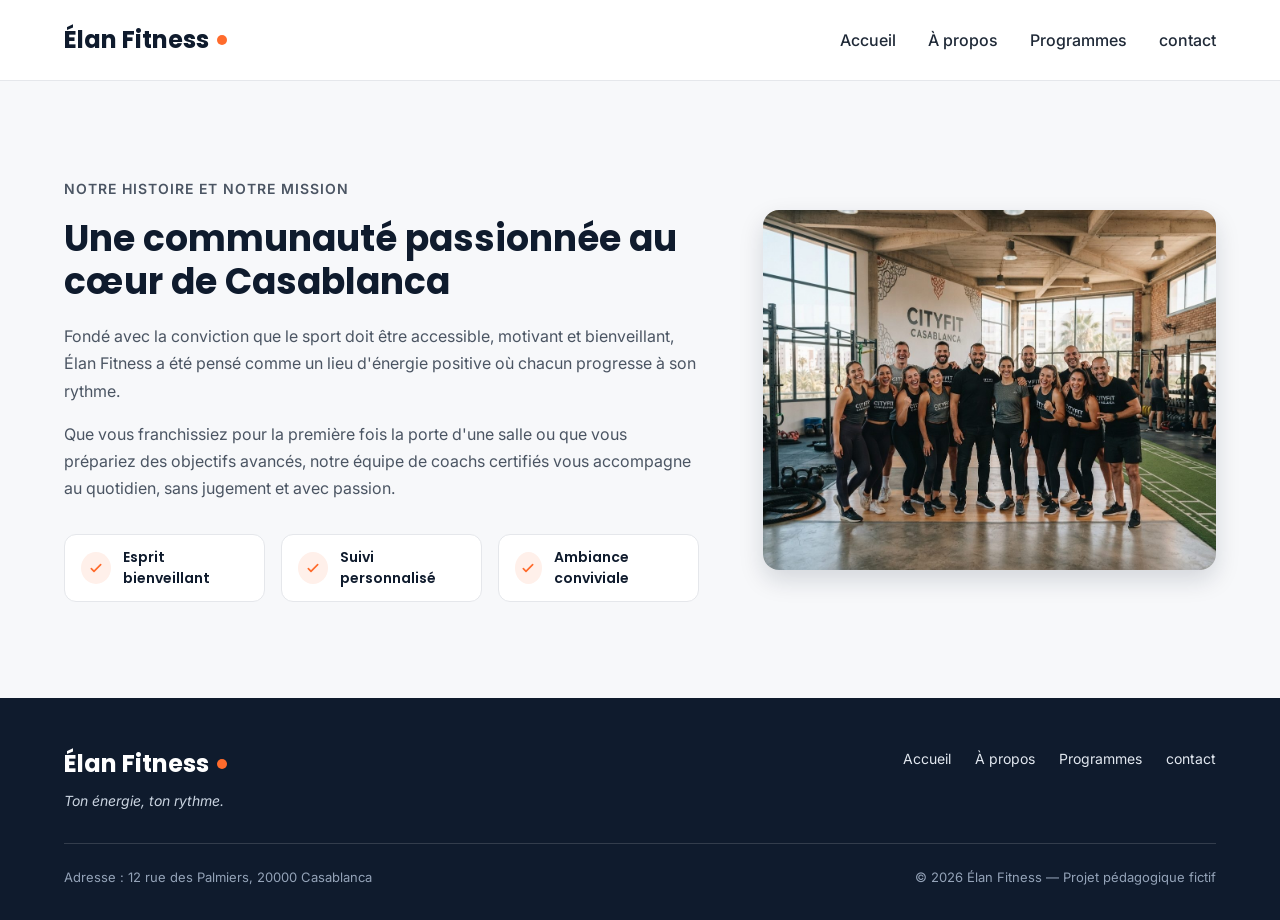
==== apropos.html @ d1bcabe3 "contacte" ====
<!DOCTYPE html>
<html lang="fr">
<head>
  <meta charset="UTF-8">
  <meta name="viewport" content="width=device-width, initial-scale=1">
  <meta name="description" content="Élan Fitness, salle de sport à Casablanca : musculation, yoga, cardio et boxe fitness avec des coachs diplômés. Réservez votre cours d'essai gratuit.">
  <title>Élan Fitness | Salle de sport à Casablanca</title>

  <link rel="preconnect" href="https://fonts.googleapis.com">
  <link rel="preconnect" href="https://fonts.gstatic.com" crossorigin>
  <link href="https://fonts.googleapis.com/css2?family=Inter:wght@400;500;600&family=Poppins:wght@600;700;800&display=swap" rel="stylesheet">

  <link rel="stylesheet" href="style.css">
</head>

<body>

  <header class="en-tete">
    <div class="conteneur en-tete-contenu">
      <a href="#accueil" class="logo">Élan Fitness</a>

      <nav aria-label="Navigation principale">
        <ul class="menu">
          <li><a href="index.html" class="lien-actif">Accueil</a></li>
          <li><a href="apropos.html">À propos</a></li>
          <li><a href="programmes.html">Programmes</a></li>
          <li><a href="contact.html">contact</a></li>
        </ul>
      </nav>
    </div>
  </header>

    <section id="a-propos" class="section">
      <div class="conteneur apropos-contenu">

        <div class="apropos-texte">
          <p class="sur-titre">Notre histoire et notre mission</p>
          <h2>Une communauté passionnée au cœur de Casablanca</h2>
          <p>
            Fondé avec la conviction que le sport doit être accessible, motivant et bienveillant,
            Élan Fitness a été pensé comme un lieu d'énergie positive où chacun progresse à son rythme.
          </p>
          <p>
            Que vous franchissiez pour la première fois la porte d'une salle ou que vous prépariez des
            objectifs avancés, notre équipe de coachs certifiés vous accompagne au quotidien, sans
            jugement et avec passion.
          </p>

          <ul class="valeurs">
            <li class="valeur">
              <div class="icone icone-petite"><img src="img/icone-check.svg" alt=""></div>
              <span>Esprit bienveillant</span>
            </li>
            <li class="valeur">
              <div class="icone icone-petite"><img src="img/icone-check.svg" alt=""></div>
              <span>Suivi personnalisé</span>
            </li>
            <li class="valeur">
              <div class="icone icone-petite"><img src="img/icone-check.svg" alt=""></div>
              <span>Ambiance conviviale</span>
            </li>
          </ul>
        </div>

        <img class="apropos-image" src="img/equipe.jpg" alt="L'équipe de coachs d'Élan Fitness réunie dans la salle">

      </div>
    </section>
    <footer class="pied-de-page">
    <div class="conteneur">

      <div class="pied-haut">
        <div>
          <p class="logo logo-clair">Élan Fitness</p>
          <p class="slogan">Ton énergie, ton rythme.</p>
        </div>

        <nav aria-label="Navigation du pied de page">
          <ul class="menu menu-pied">
            <li><a href="index.html">Accueil</a></li>
            <li><a href="apropos.html">À propos</a></li>
            <li><a href="programmes.html">Programmes</a></li>
            <li><a href="contact.html">contact</a></li>

          </ul>
        </nav>
      </div>

      <div class="pied-bas">
        <p>Adresse : 12 rue des Palmiers, 20000 Casablanca</p>
        <p>&copy; 2026 Élan Fitness — Projet pédagogique fictif</p>
      </div>

    </div>
  </footer>

    </body>
</html>
---- style.css ----
* {
  box-sizing: border-box;
  margin: 0;
  padding: 0;
}

html {
  scroll-behavior: smooth;
}

body {
  font-family: 'Inter', Arial, sans-serif;
  font-size: 16px;
  line-height: 1.5;
  color: #1F2937;
  background-color: #F7F8FA;
}

h1, h2, h3, h4 {
  font-family: 'Poppins', Arial, sans-serif;
  color: #0F1B2D;
}

a {
  color: inherit;
  text-decoration: none;
}

ul {
  list-style: none;
}

img {
  display: block;
  max-width: 100%;
}

a:focus-visible,
button:focus-visible {
  outline: 3px solid #FF6B2C;
  outline-offset: 2px;
}

.conteneur {
  width: 100%;
  max-width: 1200px;
  margin: 0 auto;
  padding: 0 24px;
}

.section {
  padding: 96px 0;
}

.section-blanche {
  background-color: #FFFFFF;
  border-top: 1px solid #E5E7EB;
  border-bottom: 1px solid #E5E7EB;
}

.section-titre {
  max-width: 640px;
  margin: 0 auto 64px;
  text-align: center;
}

.section-titre h2 {
  font-size: 32px;
  margin-bottom: 16px;
}

.section-titre h3 {
  font-size: 26px;
  margin-bottom: 12px;
}

.section-titre p {
  color: #4B5563;
}

.sur-titre {
  font-size: 14px;
  font-weight: 600;
  color: #FF6B2C;
  text-transform: uppercase;
  letter-spacing: 1px;
  margin-bottom: 12px;
}

.bouton {
  display: inline-block;
  padding: 14px 28px;
  border-radius: 8px;
  font-size: 16px;
  font-weight: 600;
  text-align: center;
  cursor: pointer;
}

.bouton-principal {
  background-color: #FF6B2C;
  border: 1px solid #FF6B2C;
  color: #FFFFFF;
}

.bouton-principal:hover {
  background-color: #F05817;
}

.bouton-secondaire {
  background-color: #FFFFFF;
  border: 1px solid #0F1B2D;
  color: #0F1B2D;
}

.bouton-secondaire:hover {
  background-color: #F3F4F6;
}

.cartes {
  display: flex;
  gap: 24px;
}

.carte {
  flex: 1;
  background-color: #FFFFFF;
  border: 1px solid #E5E7EB;
  border-radius: 12px;
  box-shadow: 0 1px 3px rgba(15, 27, 45, 0.08);
}

.icone {
  width: 48px;
  height: 48px;
  background-color: #FFF0EA;
  border-radius: 8px;
  display: flex;
  align-items: center;
  justify-content: center;
}

.icone img {
  width: 24px;
  height: 24px;
}

.icone-petite {
  width: 32px;
  height: 32px;
  border-radius: 50%;
}

.icone-petite img {
  width: 16px;
  height: 16px;
}

.en-tete {
  position: sticky;
  top: 0;
  z-index: 10;
  background-color: #FFFFFF;
  border-bottom: 1px solid #E5E7EB;
}

.en-tete-contenu {
  height: 80px;
  display: flex;
  align-items: center;
  justify-content: space-between;
}

.logo {
  display: flex;
  align-items: center;
  font-family: 'Poppins', Arial, sans-serif;
  font-size: 24px;
  font-weight: 700;
  color: #0F1B2D;
}

.logo::after {
  content: "";
  width: 10px;
  height: 10px;
  margin-left: 8px;
  background-color: #FF6B2C;
  border-radius: 50%;
}

.menu {
  display: flex;
  gap: 32px;
}

.menu a {
  font-weight: 500;
  padding-bottom: 4px;
  border-bottom: 2px solid transparent;
}

.menu a:hover {
  color: #FF6B2C;
}


.hero {
  padding: 64px 0 96px;
}

.hero-contenu {
  display: flex;
  align-items: center;
  gap: 32px;
}

.hero-texte {
  flex: 7;
}

.hero-texte h1 {
  font-size: 48px;
  font-weight: 800;
  line-height: 1.2;
  margin-bottom: 24px;
}

.hero-description {
  max-width: 520px;
  font-size: 18px;
  line-height: 1.6;
  color: #4B5563;
  margin-bottom: 32px;
}

.boutons {
  display: flex;
  flex-wrap: wrap;
  gap: 16px;
}

.hero-image {
  flex: 5;
  min-width: 0;
  height: 400px;
  object-fit: cover;
  border-radius: 16px;
  border: 1px solid #E5E7EB;
  box-shadow: 0 10px 25px rgba(15, 27, 45, 0.15);
}

.chiffres {
  display: flex;
  margin-top: 64px;
  padding: 32px;
  background-color: #FFFFFF;
  border: 1px solid #E5E7EB;
  border-radius: 12px;
  box-shadow: 0 1px 3px rgba(15, 27, 45, 0.08);
}

.chiffre {
  flex: 1;
  text-align: center;
  font-weight: 500;
  color: #0F1B2D;
}

.chiffre + .chiffre {
  border-left: 1px solid #E5E7EB;
}

.chiffre-nombre {
  font-family: 'Poppins', Arial, sans-serif;
  font-size: 36px;
  font-weight: 800;
  color: #FF6B2C;
}

.carte-avantage {
  padding: 24px;
  background-color: #F7F8FA;
  box-shadow: none;
}

.carte-avantage .icone {
  margin-bottom: 20px;
}

.carte-avantage h3 {
  font-size: 20px;
  margin-bottom: 8px;
}

.carte-avantage p {
  color: #4B5563;
  line-height: 1.6;
}

.apropos-contenu {
  display: flex;
  align-items: center;
  gap: 64px;
}

.apropos-texte {
  flex: 7;
}

.apropos-texte h2 {
  font-size: 36px;
  line-height: 1.2;
  margin-bottom: 20px;
}

.apropos-texte p {
  color: #4B5563;
  line-height: 1.7;
  margin-bottom: 16px;
}

.valeurs {
  display: flex;
  gap: 16px;
  margin-top: 32px;
}

.valeur {
  flex: 1;
  display: flex;
  align-items: center;
  gap: 12px;
  padding: 12px 16px;
  background-color: #FFFFFF;
  border: 1px solid #E5E7EB;
  border-radius: 12px;
  font-family: 'Poppins', Arial, sans-serif;
  font-size: 14px;
  font-weight: 600;
  color: #0F1B2D;
}

.apropos-image {
  flex: 5;
  min-width: 0;
  height: 360px;
  object-fit: cover;
  border-radius: 16px;
  box-shadow: 0 10px 25px rgba(15, 27, 45, 0.15);
}

.carte-programme {
  display: flex;
  flex-direction: column;
  overflow: hidden;
}

.carte-programme > img {
  width: 100%;
  height: 200px;
  object-fit: cover;
}

.programme-corps {
  flex: 1;
  display: flex;
  flex-direction: column;
  padding: 20px;
}

.programme-corps h3 {
  font-size: 20px;
  margin-bottom: 8px;
}

.programme-corps p {
  font-size: 15px;
  color: #4B5563;
}

.etiquette {
  align-self: flex-start;
  padding: 4px 10px;
  margin-bottom: 12px;
  border-radius: 6px;
  font-size: 12px;
  font-weight: 600;
}

.etiquette-orange {
  background-color: #FFEDE5;
  color: #C2410C;
}

.etiquette-bleue {
  background-color: #DBEAFE;
  color: #1D4ED8;
}

.etiquette-verte {
  background-color: #D1FAE5;
  color: #047857;
}

.programme-corps .duree {
  display: flex;
  align-items: center;
  gap: 8px;
  margin-top: auto;
  padding-top: 16px;
  border-top: 1px solid #E5E7EB;
  font-size: 13px;
  font-weight: 600;
  color: #0F1B2D;
}

.programme-corps h3 + p {
  margin-bottom: 16px;
}

.duree img {
  width: 16px;
  height: 16px;
}

.formules {
  margin-top: 96px;
}

.formule {
  position: relative;
  display: flex;
  flex-direction: column;
  padding: 28px;
}

.formule h4 {
  font-size: 20px;
}

.prix {
  margin: 8px 0 16px;
  font-family: 'Poppins', Arial, sans-serif;
  font-size: 30px;
  font-weight: 800;
  color: #FF6B2C;
}

.prix span {
  font-family: 'Inter', Arial, sans-serif;
  font-size: 16px;
  font-weight: 500;
  color: #4B5563;
}

.prix-note {
  margin: -8px 0 16px;
  font-size: 13px;
  color: #4B5563;
}

.formule-liste {
  flex: 1;
  margin-bottom: 24px;
}

.formule-liste li {
  padding-left: 28px;
  margin-bottom: 12px;
  font-size: 15px;
  background-image: url('img/icone-check.svg');
  background-repeat: no-repeat;
  background-position: left center;
  background-size: 16px;
}

.formule .bouton {
  display: block;
}

.formule-populaire {
  border: 2px solid #FF6B2C;
  box-shadow: 0 10px 25px rgba(255, 107, 44, 0.2);
}

.badge-populaire {
  position: absolute;
  top: -14px;
  left: 50%;
  transform: translateX(-50%);
  padding: 4px 14px;
  background-color: #FF6B2C;
  border-radius: 999px;
  font-size: 12px;
  font-weight: 700;
  text-transform: uppercase;
  color: #FFFFFF;
}

.pied-de-page {
  padding: 48px 0 32px;
  background-color: #0F1B2D;
  color: #FFFFFF;
}

.pied-haut {
  display: flex;
  justify-content: space-between;
  align-items: flex-start;
  padding-bottom: 32px;
  border-bottom: 1px solid rgba(255, 255, 255, 0.15);
}

.logo-clair {
  color: #FFFFFF;
}

.slogan {
  margin-top: 8px;
  font-size: 14px;
  font-style: italic;
  color: #CBD5E1;
}

.menu-pied {
  gap: 24px;
}

.menu-pied a {
  font-size: 14px;
  font-weight: 400;
  color: #E2E8F0;
}

.pied-bas {
  display: flex;
  justify-content: space-between;
  margin-top: 24px;
  font-size: 13px;
  color: #94A3B8;
}
/* style */

 .haut .en-tete {
  position: sticky;
  top: 0;
  height: 60vh;
  background:#FFF4EE;
  z-index: 0;

}
.haut h1 {
  position: absolute;
  top: 15vh;
  left: 75vh;
  font-size: 45px;
  font-family: 'Times New Roman', Times, serif;
}
.haut p {
  position: absolute;
  top: 24vh;
  left: 80vh;
  font-size: 10px;
  font-family: Cambria, Cochin, Georgia, Times, 'Times New Roman', serif;
}

.haut h1 span {
  color: #FF6B2C;
}
fieldset {
    position: absolute;
    top: 250px;
    left: 520px;
  border-radius: 25px; 
  border: 1px solid wheat;
  width: 300px;
  height: 410px;
  background-color: white;
  display: flex


}
form .nomEmail{
  display: flex; 
  margin: 15px; 
  padding: 15px;
} 
.name , .email{
  border-style: none;
   border-bottom: 1px solid rgb(90, 87, 87) ;
    margin-right: 25px;
}
textarea {
  width: 420px; 
  height: 100px;
  border-style: none;
   border-bottom: 1px solid rgb(90, 87, 87) ;
    margin: 8px;
    padding: 15px;
}
 .name:focus ,.email:focus ,.sujet:focus , .message:focus {
  outline: none;
 border-bottom: 1px solid #FF6B2C;
}
form :focus-within label{
  color: #FF6B2C;
}

.divSujet {
  margin: 15px; 
  padding: 15px;
}
.sujet {
  border-style: none;
   border-bottom: 1px solid rgb(90, 87, 87) ;
}
.btn {
  background-color:  #FF6B2C;
  padding: 5px;
  margin-left: 40px;
  margin-top: 10px;
  position: absolute;
  bottom: 10px;
  border : 1px solid #FFF4EE;
  border-radius: 10px;
  color: white;
}
.btn:hover {
color:#FF6B2C;
background-color: #FFF4EE;
}
fieldset .info {
  margin: 5px;
  padding: 20px 50px 50px 50px;
  background-color: #FF6B2C;
border-radius: 25px;
  color: white;
}

.info p {
    font-size: 14px;
    line-height: 1.6;
    color: #d9dee8;
    margin-bottom: 35px;
}
.info h2 {
    font-size: 25px;
    font-weight: 700;
    margin-bottom: 20px;
    line-height: 1.3;
}

.infotele {
    display: flex;
    align-items: center;
    gap: 20px;
    margin-bottom: 35px;
}

.infotele img {
    width: 25px;
    height: 25px;
}

.infotele div {
    display: flex;
    flex-direction: column;
    gap: 8px;
}

.infotele span {
    font-size: 14px;
    color: white;
}



.infoemail {
    display: flex;
    align-items: center;

    gap: 20px;

    margin-bottom: 35px;
}

.infoemail img {
    width: 25px;
    height: 25px;

}

.infoemail span {
    font-size: 14px;
    color: white;
}




.infolocal {
    display: flex;
    align-items: center;

    gap: 20px;
}

.infolocal img {
    width: 25px;
    height: 25px;

    object-fit: contain;
}

.infolocal div {
    font-size: 14px;
    color: white;
}
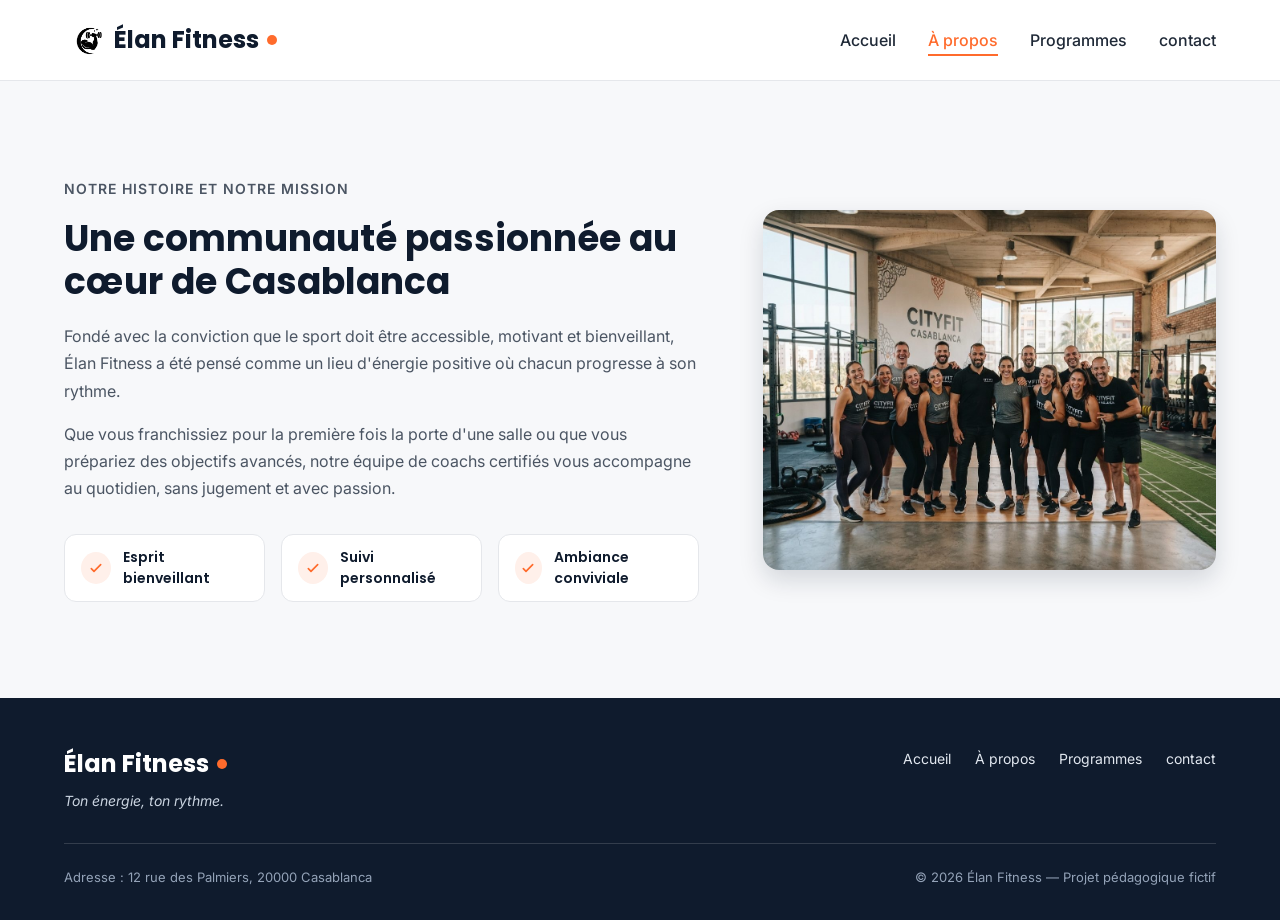
==== commit d71a0911: "'responsive'" ====
--- a/apropos.html
+++ b/apropos.html
@@ -17,12 +17,12 @@
 
   <header class="en-tete">
     <div class="conteneur en-tete-contenu">
-      <a href="#accueil" class="logo">Élan Fitness</a>
+      <a href="#accueil" class="logo"><img src="img/logo2.png" alt="" width="50px">Élan Fitness</a>
 
       <nav aria-label="Navigation principale">
         <ul class="menu">
           <li><a href="index.html" class="lien-actif">Accueil</a></li>
-          <li><a href="apropos.html">À propos</a></li>
+          <li><a href="apropos.html" style="   color: #FF6B2C;border-bottom: 2px solid #FF6B2C;">À propos</a></li>
           <li><a href="programmes.html">Programmes</a></li>
           <li><a href="contact.html">contact</a></li>
         </ul>
--- a/style.css
+++ b/style.css
@@ -545,23 +545,26 @@
  .haut .en-tete {
   position: sticky;
   top: 0;
-  height: 60vh;
-  background:#FFF4EE;
+  height: 50vh;
   z-index: 0;
 
+}
+.bas {
+   background:#FFF4EE;
+   height: 50vh;
 }
 .haut h1 {
   position: absolute;
   top: 15vh;
-  left: 75vh;
+  left: 65vh;
   font-size: 45px;
   font-family: 'Times New Roman', Times, serif;
 }
 .haut p {
   position: absolute;
   top: 24vh;
-  left: 80vh;
-  font-size: 10px;
+  left: 70vh;
+  font-size: 15px;
   font-family: Cambria, Cochin, Georgia, Times, 'Times New Roman', serif;
 }
 
@@ -570,14 +573,15 @@
 }
 fieldset {
     position: absolute;
-    top: 250px;
-    left: 520px;
+    top: 300px;
+    left: 450px;
   border-radius: 25px; 
   border: 1px solid wheat;
   width: 300px;
   height: 410px;
   background-color: white;
   display: flex
+ 
 
 
 }
@@ -599,12 +603,18 @@
     margin: 8px;
     padding: 15px;
 }
+.message {
+    max-height: 100px;
+     max-width: 100%;
+}
  .name:focus ,.email:focus ,.sujet:focus , .message:focus {
   outline: none;
  border-bottom: 1px solid #FF6B2C;
 }
-form :focus-within label{
-  color: #FF6B2C;
+.nomEmail > div:focus-within label,
+.divSujet:focus-within label,
+.divtext:focus-within label {
+    color: #FF6B2C;
 }
 
 .divSujet {
@@ -718,5 +728,126 @@
     color: white;
 }
 
-
-
+.footercontact {
+  display:flex ;
+  align-items: center;
+  position: absolute;
+  bottom: 0px;
+  justify-content: center;
+    width: 100%;
+    height: 50px;
+    padding: 80px;
+    background-color: #FFF4EE;
+}
+
+.footercontact .div1 {
+  display: flex;
+  align-items: center;
+  justify-content: left;
+  
+}
+.footercontact .div1 .img1{
+    position: absolute;
+    left: 120px;
+}
+.footercontact .div2{
+    display: flex;
+    gap:20px;
+    position: absolute;
+    right: 90px;
+}
+.footercontact .div1 img{
+    width: 120px;
+    height: 55px;
+
+}
+.footercontact .div2 img{
+    width: 25px;
+    height: 25px;
+
+}
+   /* responsive */
+   form {
+    max-width: 100%;
+   }
+   /* @media (max-width: 767px) {
+    nav {
+        flex-direction: column;
+        gap: 15px;
+    }
+} */
+ @media (max-width: 767px) {
+
+  .conteneur {
+    padding: 0 15px;
+  }
+.bas .info{
+  width: 280px;
+}
+.bas form {
+  max-width: 200px;
+ height: 100%;
+}
+.sujet {
+  width: 50px;
+  height: 5px;
+}
+  .section {
+    padding: 50px 0;
+  }
+
+  /* MENU */
+  .menu {
+    gap: 12px;
+    flex-wrap: wrap;
+    justify-content: center;
+  }
+
+  .menu a {
+    font-size: 14px;
+  }
+
+  /* CONTACT */
+  .haut h1 {
+    left: 20px;
+    top: 100px;
+    font-size: 35px;
+  }
+
+  .haut p {
+    left: 20px;
+    top: 170px;
+  }
+
+  fieldset {
+    left: 20px;
+      max-width: 100%;
+  }
+
+  textarea {
+    width: 100%;
+  }
+
+  form .nomEmail {
+    flex-wrap: wrap;
+    gap: 15px;
+  }
+
+  .name,
+  .email {
+    width: 100%;
+  }
+
+  .footercontact {
+    padding: 20px;
+  }
+
+  .footercontact .div1 .img1 {
+    left: 20px;
+  }
+
+  .footercontact .div2 {
+    right: 20px;
+  }
+}
+ 
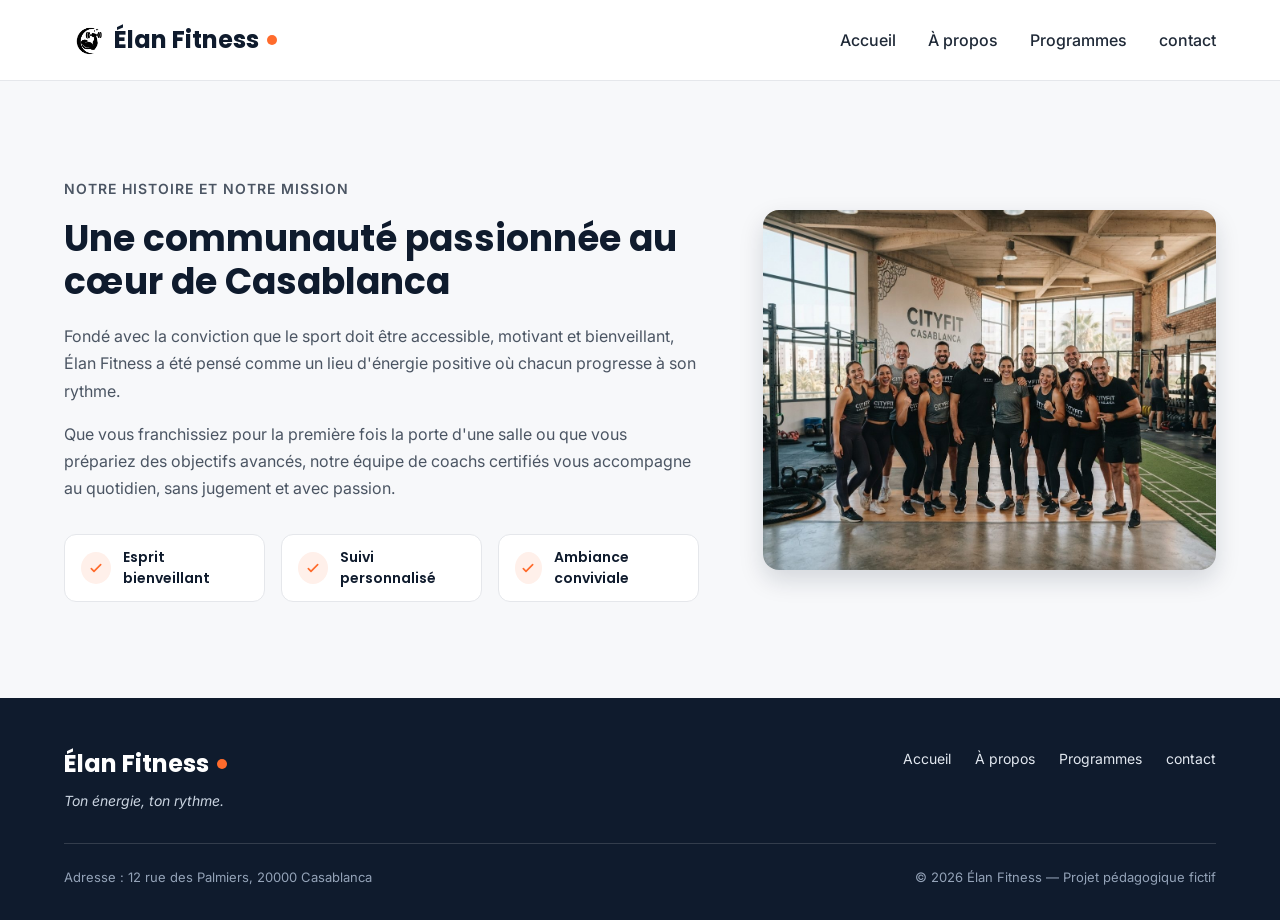
==== commit d0f1ca25: "autre amileoration" ====
--- a/apropos.html
+++ b/apropos.html
@@ -17,12 +17,12 @@
 
   <header class="en-tete">
     <div class="conteneur en-tete-contenu">
-      <a href="#accueil" class="logo"><img src="img/logo2.png" alt="" width="50px">Élan Fitness</a>
+      <a href="#accueil" class="logo"><img src="img/logo2.png" alt="Logo Elan Fitness" width="50px">Élan Fitness</a>
 
       <nav aria-label="Navigation principale">
         <ul class="menu">
           <li><a href="index.html" class="lien-actif">Accueil</a></li>
-          <li><a href="apropos.html" style="   color: #FF6B2C;border-bottom: 2px solid #FF6B2C;">À propos</a></li>
+          <li><a href="apropos.html" >À propos</a></li>
           <li><a href="programmes.html">Programmes</a></li>
           <li><a href="contact.html">contact</a></li>
         </ul>
--- a/style.css
+++ b/style.css
@@ -14,6 +14,9 @@
   line-height: 1.5;
   color: #1F2937;
   background-color: #F7F8FA;
+  min-height: 100vh;
+  /* display: flex;
+  flex-direction: column; */
 }
 
 h1, h2, h3, h4 {
@@ -542,312 +545,417 @@
 }
 /* style */
 
- .haut .en-tete {
-  position: sticky;
-  top: 0;
-  height: 50vh;
-  z-index: 0;
-
-}
+
+.haut {
+    height: 480px;
+   
+}
+
+.haut .en-tete {
+    height: 100%;
+}
+
+.haut h1 {
+    font-size: 45px;
+    font-family: 'Times New Roman', Times, serif;
+    margin-bottom: 20px;
+    margin-top: 50px;
+    text-align: center;
+}
+
+.haut h1 span {
+    color: #FF6B2C;
+}
+
+.haut p {
+    text-align: center;
+    font-size: 15px;
+    font-family: Cambria, Georgia, serif;
+}
+
+
 .bas {
-   background:#FFF4EE;
-   height: 50vh;
-}
-.haut h1 {
-  position: absolute;
-  top: 15vh;
-  left: 65vh;
-  font-size: 45px;
-  font-family: 'Times New Roman', Times, serif;
-}
-.haut p {
-  position: absolute;
-  top: 24vh;
-  left: 70vh;
-  font-size: 15px;
-  font-family: Cambria, Cochin, Georgia, Times, 'Times New Roman', serif;
-}
-
-.haut h1 span {
-  color: #FF6B2C;
-}
+    height: 400px;
+    background: #FFF4EE;
+    position: relative;
+
+}
+
 fieldset {
+    width: 840px;
     position: absolute;
-    top: 300px;
-    left: 450px;
-  border-radius: 25px; 
-  border: 1px solid wheat;
-  width: 300px;
-  height: 410px;
-  background-color: white;
-  display: flex
- 
-
-
-}
-form .nomEmail{
-  display: flex; 
-  margin: 15px; 
-  padding: 15px;
-} 
-.name , .email{
-  border-style: none;
-   border-bottom: 1px solid rgb(90, 87, 87) ;
-    margin-right: 25px;
-}
-textarea {
-  width: 420px; 
-  height: 100px;
-  border-style: none;
-   border-bottom: 1px solid rgb(90, 87, 87) ;
-    margin: 8px;
-    padding: 15px;
-}
-.message {
-    max-height: 100px;
-     max-width: 100%;
-}
- .name:focus ,.email:focus ,.sujet:focus , .message:focus {
-  outline: none;
- border-bottom: 1px solid #FF6B2C;
-}
+    top: -150px;
+    left: 50%;
+    transform: translateX(-50%);
+    display: flex;
+    background: white;
+    border: 1px solid wheat;
+    border-radius: 25px;
+    z-index: 10;
+}
+
+
+
+
+fieldset .info {
+    width: 360px;
+    margin: 5px;
+    padding-left: 30px;
+    padding-right: 20px;
+    padding-bottom: 80px;
+    padding-top: 40px;
+    background: #FF6B2C;
+    border-radius: 25px;
+    color: white;
+    text-align: center;
+}
+
+.info h2 {
+    font-size: 25px;
+    margin-bottom: 25px;
+}
+
+.info p {
+    font-size: 14px;
+    margin-bottom: 35px;
+}
+
+
+
+
+.infotele {
+    display: flex;
+    align-items: center;
+    gap: 20px;
+    margin-bottom: 30px;
+}
+
+.infotele img {
+    width: 25px;
+    height: 25px;
+}
+
+.infotele div {
+    display: flex;
+    flex-direction: column;
+    gap: 8px;
+}
+
+.infotele span {
+    font-size: 14px;
+}
+
+
+.infoemail {
+    display: flex;
+    align-items: center;
+    gap: 20px;
+    margin-bottom: 30px;
+}
+
+.infoemail img {
+    width: 25px;
+    height: 25px;
+}
+
+.infoemail span {
+    font-size: 14px;
+}
+
+
+.infolocal {
+    display: flex;
+    align-items: center;
+    gap: 20px;
+}
+.infolocal img {
+    width: 25px;
+    height: 25px;
+}
+
+.infolocal div {
+    font-size: 14px;
+}
+
+
+
+fieldset form {
+    flex: 1;
+    padding: 30px 25px;
+}
+
+
+/* nom + email */
+
+.nomEmail {
+    display: flex;
+    gap: 35px;
+    margin-bottom: 25px;
+}
+
+.nomEmail > div {
+    width: 50%;
+}
+
+.name,.email,.sujet {
+    width: 100%;
+    border-style: none;
+    border-bottom: 1px solid #777;
+    padding: 8px 0;
+    background: transparent;
+}
+
+.name:focus,.email:focus,.sujet:focus,.message:focus {
+    outline: none;
+    border-bottom: 1px solid #FF6B2C;
+}
+
+
 .nomEmail > div:focus-within label,
 .divSujet:focus-within label,
 .divtext:focus-within label {
     color: #FF6B2C;
 }
 
+
+
 .divSujet {
-  margin: 15px; 
-  padding: 15px;
-}
+    margin-bottom: 25px;
+}
+
 .sujet {
-  border-style: none;
-   border-bottom: 1px solid rgb(90, 87, 87) ;
-}
+    margin-top: 8px;
+}
+
+
+/* message */
+
+.divtext {
+    margin-bottom: 20px t;
+    padding: 0 ;
+}
+
+textarea {
+    width: 100%;
+    height: 100px;
+    margin-top: 8px;
+    padding: 10px;
+    border: none;
+    border-bottom: 1px solid #777;
+}
+
+
+
 .btn {
-  background-color:  #FF6B2C;
-  padding: 5px;
-  margin-left: 40px;
-  margin-top: 10px;
-  position: absolute;
-  bottom: 10px;
-  border : 1px solid #FFF4EE;
-  border-radius: 10px;
-  color: white;
-}
+    background: #FF6B2C;
+
+    color: white;
+
+    border: none;
+
+    border-radius: 10px;
+
+    padding: 8px 18px;
+
+    cursor: pointer;
+}
+
 .btn:hover {
-color:#FF6B2C;
-background-color: #FFF4EE;
-}
-fieldset .info {
-  margin: 5px;
-  padding: 20px 50px 50px 50px;
-  background-color: #FF6B2C;
-border-radius: 25px;
-  color: white;
-}
-
-.info p {
-    font-size: 14px;
-    line-height: 1.6;
-    color: #d9dee8;
-    margin-bottom: 35px;
-}
-.info h2 {
-    font-size: 25px;
-    font-weight: 700;
-    margin-bottom: 20px;
-    line-height: 1.3;
-}
-
-.infotele {
+    background: #FFF4EE;
+
+    color: #FF6B2C;
+}
+
+
+.footercontact {
+    height: 100px;
+
     display: flex;
     align-items: center;
-    gap: 20px;
-    margin-bottom: 35px;
-}
-
-.infotele img {
-    width: 25px;
-    height: 25px;
-}
-
-.infotele div {
-    display: flex;
-    flex-direction: column;
-    gap: 8px;
-}
-
-.infotele span {
-    font-size: 14px;
-    color: white;
-}
-
-
-
-.infoemail {
-    display: flex;
-    align-items: center;
-
-    gap: 20px;
-
-    margin-bottom: 35px;
-}
-
-.infoemail img {
-    width: 25px;
-    height: 25px;
-
-}
-
-.infoemail span {
-    font-size: 14px;
-    color: white;
-}
-
-
-
-
-.infolocal {
-    display: flex;
-    align-items: center;
-
-    gap: 20px;
-}
-
-.infolocal img {
-    width: 25px;
-    height: 25px;
-
-    object-fit: contain;
-}
-
-.infolocal div {
-    font-size: 14px;
-    color: white;
-}
-
-.footercontact {
-  display:flex ;
-  align-items: center;
-  position: absolute;
-  bottom: 0px;
-  justify-content: center;
-    width: 100%;
-    height: 50px;
-    padding: 80px;
-    background-color: #FFF4EE;
-}
-
-.footercontact .div1 {
-  display: flex;
-  align-items: center;
-  justify-content: left;
+
+    background: #FFF4EE;
+}
+
+.en-tete .menu a.active {
+    color: #FF6B2C;
+    border-bottom: 2px solid #FF6B2C;
+}
+
+
+.bas {
+    flex: 1;
+}
+
+.section {
+    flex: 1;
+}
+/* 
+ TABLETTES */
   
-}
-.footercontact .div1 .img1{
-    position: absolute;
-    left: 120px;
-}
-.footercontact .div2{
-    display: flex;
-    gap:20px;
-    position: absolute;
-    right: 90px;
-}
-.footercontact .div1 img{
-    width: 120px;
-    height: 55px;
-
-}
-.footercontact .div2 img{
-    width: 25px;
-    height: 25px;
-
-}
-   /* responsive */
-   form {
-    max-width: 100%;
-   }
-   /* @media (max-width: 767px) {
-    nav {
+@media (min-width: 768px) and (max-width: 1023px) {
+
+    .hero-contenu,
+    .apropos-contenu {
+        gap: 20px;
+    }
+
+    .hero-texte h1 {
+        font-size: 38px;
+    }
+
+    .cartes {
+        flex-wrap: wrap;
+    }
+
+    .cartes .carte {
+        flex: 1 1 45%;
+    }
+
+    fieldset {
+        width: 90%;
+    }
+
+    fieldset .info {
+        width: 320px;
+    }
+
+    .bas {
+        min-height: 750px;
+    }
+}
+
+
+ /* IPAD PRO */
+
+
+@media (min-width: 1024px) and (max-width: 1400px) {
+
+    .bas {
+        min-height: 700px;
+    }
+}
+
+
+/* MOBILES */
+
+@media (max-width: 767px) {
+
+    /* Header */
+
+    .en-tete-contenu {
+        height: auto;
+        flex-wrap: wrap;
+        gap: 15px;
+        padding: 15px;
+    }
+
+    .menu {
+        flex-wrap: wrap;
+        gap: 15px;
+    }
+
+
+    /* Accueil et  propos */
+
+    .hero-contenu,
+    .apropos-contenu {
         flex-direction: column;
+    }
+
+    .hero-texte h1 {
+        font-size: 32px;
+    }
+
+    .hero-image,
+    .apropos-image {
+        width: 100%;
+        height: 260px;
+    }
+
+
+    /* Carte et valeurs */
+
+    .cartes {
+        flex-direction: column;
+    }
+
+    .valeurs {
+        flex-wrap: wrap;
+    }
+
+
+    /* Contact  */
+
+    .haut {
+        height: 400px;
+    }
+
+    .haut h1 {
+        top: 100px;
+        width: 100%;
+        padding: 0 15px;
+        font-size: 30px;
+        text-align: center;
+        white-space: normal;
+    }
+
+    .haut p {
+        top: 175px;
+        width: 90%;
+        font-size: 14px;
+    }
+
+
+    /* formulaire */
+
+    .bas {
+        min-height: 570px;
+    }
+
+    fieldset {
+        width: 92%;
+        height: auto;
+        min-height: 500px;
+        top: -40px;
+        display: block;
+    }
+
+    fieldset .info {
+        display: none;
+    }
+
+    fieldset form {
+        width: 100%;
+        padding: 25px;
+    }
+
+    .nomEmail {
+        display: block;
+        margin-bottom: 10px;
+    }
+
+    .nomEmail > div {
+        width: 100%;
+        margin-bottom: 20px;
+    }
+
+    .name,
+    .email,
+    .sujet,
+    textarea {
+        width: 100%;
+    }
+
+
+    /* Footer */
+
+    .pied-haut,
+    .pied-bas {
+        flex-wrap: wrap;
         gap: 15px;
     }
-} */
- @media (max-width: 767px) {
-
-  .conteneur {
-    padding: 0 15px;
-  }
-.bas .info{
-  width: 280px;
-}
-.bas form {
-  max-width: 200px;
- height: 100%;
-}
-.sujet {
-  width: 50px;
-  height: 5px;
-}
-  .section {
-    padding: 50px 0;
-  }
-
-  /* MENU */
-  .menu {
-    gap: 12px;
-    flex-wrap: wrap;
-    justify-content: center;
-  }
-
-  .menu a {
-    font-size: 14px;
-  }
-
-  /* CONTACT */
-  .haut h1 {
-    left: 20px;
-    top: 100px;
-    font-size: 35px;
-  }
-
-  .haut p {
-    left: 20px;
-    top: 170px;
-  }
-
-  fieldset {
-    left: 20px;
-      max-width: 100%;
-  }
-
-  textarea {
-    width: 100%;
-  }
-
-  form .nomEmail {
-    flex-wrap: wrap;
-    gap: 15px;
-  }
-
-  .name,
-  .email {
-    width: 100%;
-  }
-
-  .footercontact {
-    padding: 20px;
-  }
-
-  .footercontact .div1 .img1 {
-    left: 20px;
-  }
-
-  .footercontact .div2 {
-    right: 20px;
-  }
-}
- 
+}
+
+
+
+
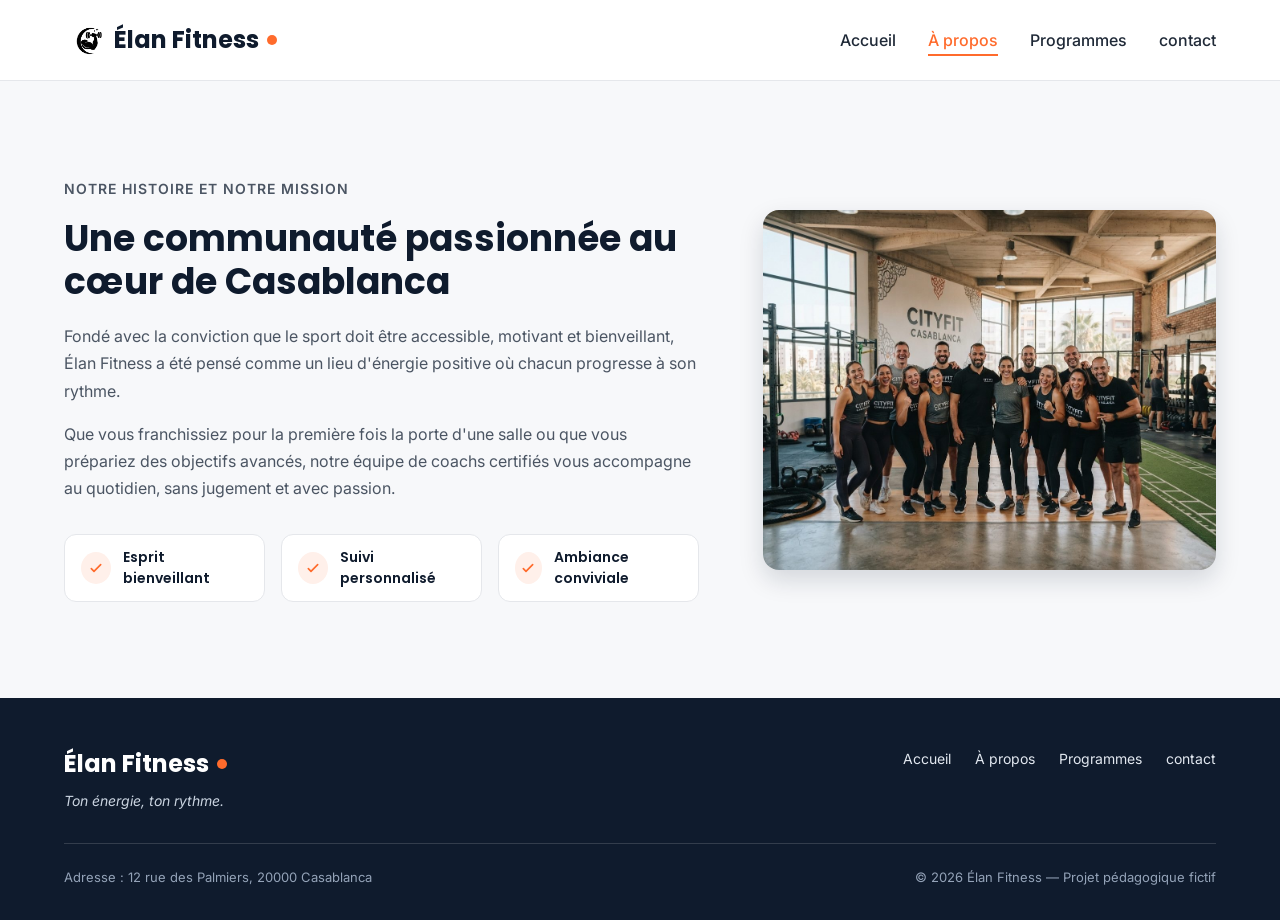
==== commit d6820aba: "'version_finale'" ====
--- a/apropos.html
+++ b/apropos.html
@@ -3,8 +3,7 @@
 <head>
   <meta charset="UTF-8">
   <meta name="viewport" content="width=device-width, initial-scale=1">
-  <meta name="description" content="Élan Fitness, salle de sport à Casablanca : musculation, yoga, cardio et boxe fitness avec des coachs diplômés. Réservez votre cours d'essai gratuit.">
-  <title>Élan Fitness | Salle de sport à Casablanca</title>
+<meta name="description" content="Découvrez l'histoire et les valeurs d'Élan Fitness, votre salle de sport à Casablanca.">  <title>Élan Fitness | Salle de sport à Casablanca</title>
 
   <link rel="preconnect" href="https://fonts.googleapis.com">
   <link rel="preconnect" href="https://fonts.gstatic.com" crossorigin>
@@ -17,12 +16,12 @@
 
   <header class="en-tete">
     <div class="conteneur en-tete-contenu">
-      <a href="#accueil" class="logo"><img src="img/logo2.png" alt="Logo Elan Fitness" width="50px">Élan Fitness</a>
+      <a href="#accueil" class="logo"><img src="img/logo2.png" alt="Logo Elan Fitness" width="50">Élan Fitness</a>
 
       <nav aria-label="Navigation principale">
         <ul class="menu">
           <li><a href="index.html" class="lien-actif">Accueil</a></li>
-          <li><a href="apropos.html" >À propos</a></li>
+          <li><a href="apropos.html" style="  color: #FF6B2C;border-bottom: 2px solid #FF6B2C;">À propos</a></li>
           <li><a href="programmes.html">Programmes</a></li>
           <li><a href="contact.html">contact</a></li>
         </ul>
--- a/style.css
+++ b/style.css
@@ -543,12 +543,11 @@
   font-size: 13px;
   color: #94A3B8;
 }
-/* style */
-
+/* mon style */
+/*  En-tête */
 
 .haut {
     height: 480px;
-   
 }
 
 .haut .en-tete {
@@ -574,12 +573,17 @@
 }
 
 
+/* Section principale */
+
 .bas {
     height: 400px;
     background: #FFF4EE;
     position: relative;
-
-}
+}
+.bas {
+    flex: 1;
+}
+
 
 fieldset {
     width: 840px;
@@ -595,7 +599,7 @@
 }
 
 
-
+/* Informations de contact  */
 
 fieldset .info {
     width: 360px;
@@ -621,7 +625,7 @@
 }
 
 
-
+/* Téléphone */
 
 .infotele {
     display: flex;
@@ -646,6 +650,8 @@
 }
 
 
+/* Email */
+
 .infoemail {
     display: flex;
     align-items: center;
@@ -663,11 +669,14 @@
 }
 
 
+/* Adresse */
+
 .infolocal {
     display: flex;
     align-items: center;
     gap: 20px;
 }
+
 .infolocal img {
     width: 25px;
     height: 25px;
@@ -678,6 +687,7 @@
 }
 
 
+/*  Formulaire de contact */
 
 fieldset form {
     flex: 1;
@@ -685,7 +695,7 @@
 }
 
 
-/* nom + email */
+/* Nom et email */
 
 .nomEmail {
     display: flex;
@@ -696,6 +706,9 @@
 .nomEmail > div {
     width: 50%;
 }
+
+
+/* Champs du formulaire */
 
 .name,.email,.sujet {
     width: 100%;
@@ -705,11 +718,16 @@
     background: transparent;
 }
 
+
+/* Effet au focus */
+
 .name:focus,.email:focus,.sujet:focus,.message:focus {
     outline: none;
     border-bottom: 1px solid #FF6B2C;
 }
 
+
+/* Couleur des labels au focus */
 
 .nomEmail > div:focus-within label,
 .divSujet:focus-within label,
@@ -718,6 +736,7 @@
 }
 
 
+/* Sujet */
 
 .divSujet {
     margin-bottom: 25px;
@@ -728,11 +747,11 @@
 }
 
 
-/* message */
+/* Message */
 
 .divtext {
     margin-bottom: 20px t;
-    padding: 0 ;
+    padding: 0;
 }
 
 textarea {
@@ -745,50 +764,46 @@
 }
 
 
+/* Bouton d'envoi */
 
 .btn {
     background: #FF6B2C;
-
     color: white;
-
     border: none;
-
     border-radius: 10px;
-
     padding: 8px 18px;
-
     cursor: pointer;
 }
 
 .btn:hover {
     background: #FFF4EE;
-
     color: #FF6B2C;
 }
 
+
+/* Footer */
 
 .footercontact {
     height: 100px;
-
     display: flex;
     align-items: center;
-
     background: #FFF4EE;
 }
 
-.en-tete .menu a.active {
-    color: #FF6B2C;
-    border-bottom: 2px solid #FF6B2C;
-}
-
-
-.bas {
-    flex: 1;
-}
+
+
+
+
+
+
+/*  Sections  */
 
 .section {
     flex: 1;
 }
+
+/* responsive */
+
 /* 
  TABLETTES */
   
@@ -958,4 +973,35 @@
 
 
 
-
+/* Animation de formulaire */
+fieldset {
+    transition: transform 0.3s ease, box-shadow 0.3s ease;
+}
+fieldset:hover {
+    transform: translate(-50%, -5px); 
+    box-shadow: 0 10px 25px rgba(0, 0, 0, 0.12);
+}
+
+
+
+
+
+
+
+
+
+
+/* Details des programmes */
+.carte-programme details {
+    margin-top: 15px;
+    border-top: 1px solid #eee;
+    padding-top: 12px;
+}
+.carte-programme summary {
+    color: #FF6B2C;
+    font-size: 14px;
+    cursor: pointer;
+}
+.carte-programme summary:hover {
+    color: #172033;
+}
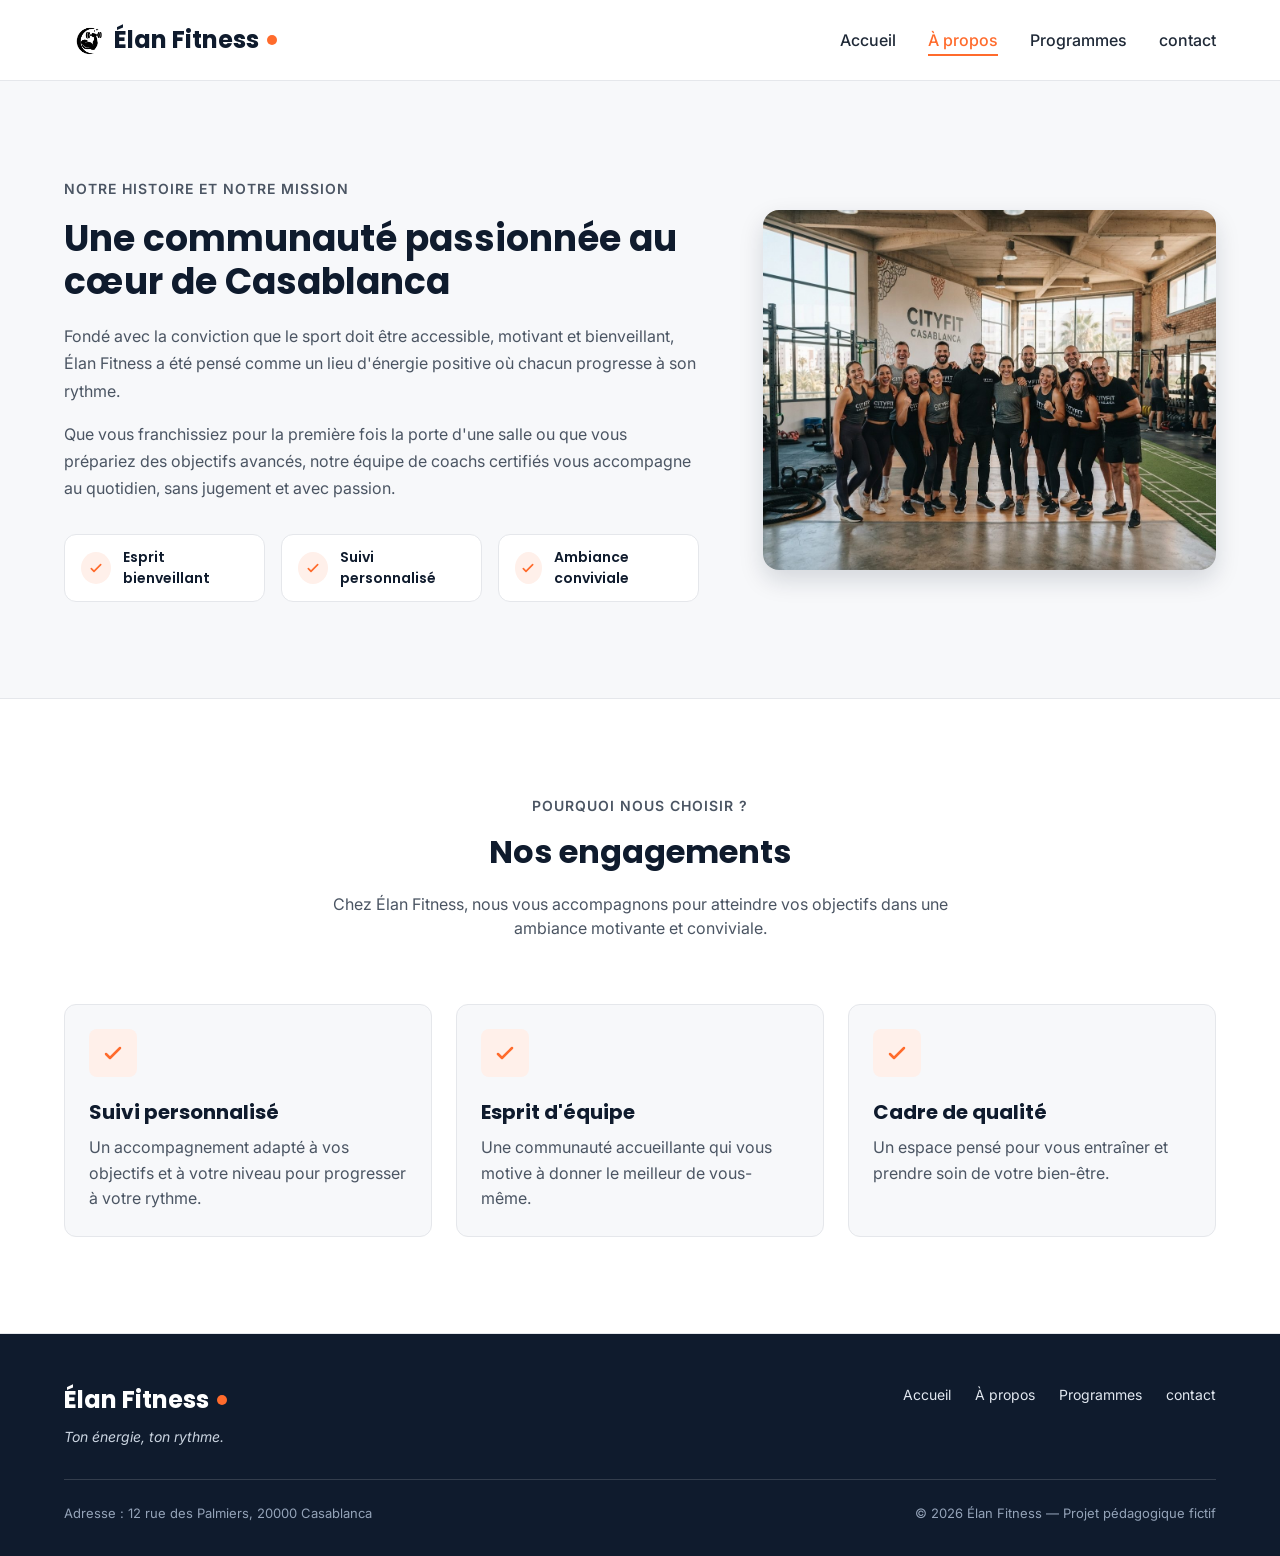
==== commit 3cce4e93: "'dernierv_version'" ====
--- a/apropos.html
+++ b/apropos.html
@@ -65,6 +65,59 @@
 
       </div>
     </section>
+    
+<section class="section section-blanche">
+  <div class="conteneur">
+
+    <div class="section-titre">
+      <p class="sur-titre">Pourquoi nous choisir ?</p>
+      <h2>Nos engagements</h2>
+      <p>
+        Chez Élan Fitness, nous vous accompagnons pour atteindre
+        vos objectifs dans une ambiance motivante et conviviale.
+      </p>
+    </div>
+
+    <div class="cartes">
+
+      <div class="carte carte-avantage">
+        <div class="icone">
+          <img src="img/icone-check.svg" alt="">
+        </div>
+        <h3>Suivi personnalisé</h3>
+        <p>
+          Un accompagnement adapté à vos objectifs et à votre niveau
+          pour progresser à votre rythme.
+        </p>
+      </div>
+
+      <div class="carte carte-avantage">
+        <div class="icone">
+          <img src="img/icone-check.svg" alt="">
+        </div>
+        <h3>Esprit d'équipe</h3>
+        <p>
+          Une communauté accueillante qui vous motive à donner
+          le meilleur de vous-même.
+        </p>
+      </div>
+
+      <div class="carte carte-avantage">
+        <div class="icone">
+          <img src="img/icone-check.svg" alt="">
+        </div>
+        <h3>Cadre de qualité</h3>
+        <p>
+          Un espace pensé pour vous entraîner et prendre soin
+          de votre bien-être.
+        </p>
+      </div>
+
+    </div>
+
+  </div>
+</section>
+
     <footer class="pied-de-page">
     <div class="conteneur">
 
--- a/style.css
+++ b/style.css
@@ -15,8 +15,7 @@
   color: #1F2937;
   background-color: #F7F8FA;
   min-height: 100vh;
-  /* display: flex;
-  flex-direction: column; */
+
 }
 
 h1, h2, h3, h4 {
@@ -543,6 +542,17 @@
   font-size: 13px;
   color: #94A3B8;
 }
+
+
+
+
+
+
+
+
+
+
+
 /* mon style */
 /*  En-tête */
 
@@ -579,8 +589,6 @@
     height: 400px;
     background: #FFF4EE;
     position: relative;
-}
-.bas {
     flex: 1;
 }
 
@@ -750,7 +758,7 @@
 /* Message */
 
 .divtext {
-    margin-bottom: 20px t;
+    margin-bottom: 20px ;
     padding: 0;
 }
 
@@ -781,19 +789,6 @@
 }
 
 
-/* Footer */
-
-.footercontact {
-    height: 100px;
-    display: flex;
-    align-items: center;
-    background: #FFF4EE;
-}
-
-
-
-
-
 
 
 /*  Sections  */
@@ -932,12 +927,17 @@
         height: auto;
         min-height: 500px;
         top: -40px;
-        display: block;
-    }
-
-    fieldset .info {
-        display: none;
-    }
+        display: flex;
+       flex-direction: column;
+    }
+
+ fieldset .info {
+    width: 100%;
+    margin: 0;
+    padding: 25px 20px;
+    border-radius: 20px 20px 0px 0px;
+}
+.pied-de-page{ margin-top: 250px;}
 
     fieldset form {
         width: 100%;
@@ -985,12 +985,6 @@
 
 
 
-
-
-
-
-
-
 /* Details des programmes */
 .carte-programme details {
     margin-top: 15px;
